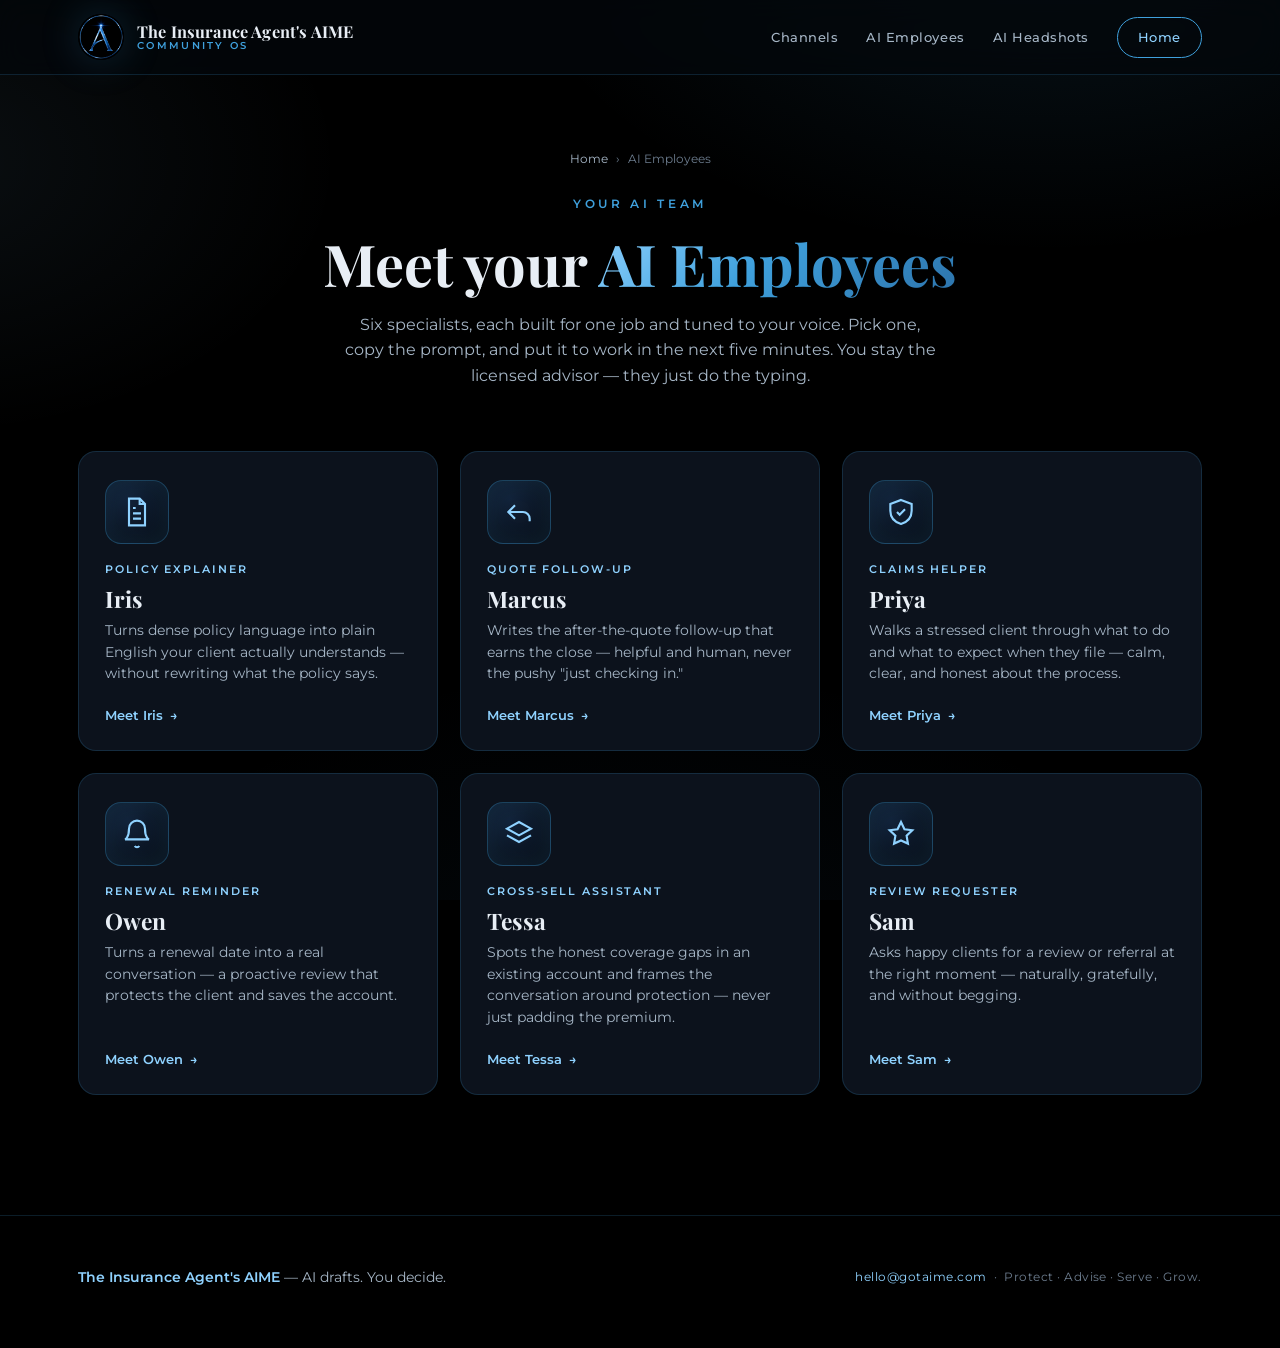
==== ai-employees.html @ 366e3d1a "The Insurance Agent's AIME — installable community PWA Chrome-blue-on-navy branded community hub (co" ====
<!DOCTYPE html>
<html lang="en">
<head>
  <meta charset="UTF-8" />
  <meta name="viewport" content="width=device-width, initial-scale=1.0, viewport-fit=cover" />
  <title>AI Employees · The Insurance Agent's AIME</title>
  <meta name="description" content="Meet your AI team — policy explainers, quote follow-ups, claims help, renewals, cross-sell and reviews. Each one comes with a real, ready-to-paste prompt built for insurance agents." />

  <!-- PWA -->
  <link rel="manifest" href="manifest.webmanifest" />
  <meta name="theme-color" content="#0A0E15" />
  <meta name="apple-mobile-web-app-capable" content="yes" />
  <meta name="apple-mobile-web-app-status-bar-style" content="black-translucent" />
  <meta name="apple-mobile-web-app-title" content="Insurance AIME" />
  <link rel="apple-touch-icon" href="assets/img/apple-touch-icon.png" />
  <link rel="icon" type="image/png" href="assets/img/favicon-48.png" />

  <link rel="preconnect" href="https://fonts.googleapis.com" />
  <link rel="preconnect" href="https://fonts.gstatic.com" crossorigin />
  <link href="https://fonts.googleapis.com/css2?family=Playfair+Display:wght@600;700;800&family=Montserrat:wght@400;500;600;700&display=swap" rel="stylesheet" />
  <link rel="stylesheet" href="assets/css/styles.css" />
</head>
<body>

  <!-- ============ HEADER ============ -->
  <header class="site-header">
    <div class="wrap">
      <a class="brand-lockup" href="index.html">
        <img class="emblem-img" src="assets/img/aime-emblem.png" alt="AIME emblem" width="46" height="46" />
        <span class="brand-names">
          <span class="b1">The Insurance Agent's AIME</span>
          <span class="b2">Community OS</span>
        </span>
      </a>
      <nav class="header-nav">
        <a href="index.html#channels">Channels</a>
        <a href="ai-employees.html">AI Employees</a>
        <a href="https://headshots.gotaime.com" target="_blank" rel="noopener">AI Headshots</a>
        <button class="install-btn" id="installBtn" hidden type="button">Install app</button>
        <a class="header-cta" href="index.html">Home</a>
      </nav>
    </div>
  </header>

  <!-- ============ PAGE HERO ============ -->
  <section class="page-hero">
    <div class="wrap">
      <div class="breadcrumb">
        <a href="index.html">Home</a> <span>&rsaquo;</span> <span>AI Employees</span>
      </div>
      <div class="eyebrow" style="margin-bottom:18px;">Your AI Team</div>
      <h1>Meet your <span class="blue-text">AI Employees</span></h1>
      <p>
        Six specialists, each built for one job and tuned to your voice. Pick one,
        copy the prompt, and put it to work in the next five minutes. You stay the
        licensed advisor — they just do the typing.
      </p>
    </div>
  </section>

  <!-- ============ GALLERY + DETAIL (hash-routed) ============ -->
  <main class="wrap">
    <div id="gallery-wrap">
      <section class="employee-grid" id="employee-gallery"><!-- cards injected by app.js --></section>
    </div>
    <section class="detail-view" id="employee-detail"><!-- injected by app.js --></section>
  </main>

  <!-- ============ FOOTER ============ -->
  <footer class="site-footer">
    <div class="wrap">
      <div class="footer-tag">
        <strong>The Insurance Agent's AIME</strong> — AI drafts. You decide.
      </div>
      <div class="footer-meta">
        <a href="mailto:hello@gotaime.com">hello@gotaime.com</a> &nbsp;·&nbsp; Protect · Advise · Serve · Grow.
      </div>
    </div>
  </footer>

  <script src="assets/js/employees.js"></script>
  <script src="assets/js/app.js"></script>
  <script src="assets/js/pwa.js"></script>
</body>
</html>
---- assets/css/styles.css ----
/* =====================================================================
   The Insurance Agent's AIME — Community OS
   Brand: CHROME BLUE on near-black NAVY (pulled from the Insurance kit:
   AIME-Insurance-Playbook + EMBLEM/WORDMARK/FAVICON/HERO_BANNER).
   Colors taken verbatim from the playbook CSS variables:
     --primary #3FA0DC  --highlight #8FD2FF  --deep #2C73AB
     --slate(--brown) #4C6E8C  --base #000  --near-base #0A0E15
     --text #E8EEF5  --muted #A6B6C6
   Fonts: Playfair Display (serif headers) + Montserrat (sans body) — parent AIME system.
   ===================================================================== */

:root {
  /* Core palette (verbatim from the Insurance kit) */
  --black:        #000000;   /* Base */
  --blue:         #3FA0DC;   /* Primary azure — the hero accent */
  --sky:          #8FD2FF;   /* Highlight glow blue — secondary */
  --deep:         #2C73AB;   /* Deep blue */
  --slate:        #4C6E8C;   /* Muted slate blue */

  /* Supporting tones */
  --near-black:   #0A0E15;   /* Near-base navy */
  --panel:        #0C121C;
  --panel-2:      #111A28;
  --hairline:     rgba(63, 160, 220, 0.18);
  --hairline-2:   rgba(63, 160, 220, 0.34);
  --text:         #E8EEF5;
  --text-muted:   #A6B6C6;
  --text-dim:     #6C7C8E;

  /* Effects */
  --blue-grad:    linear-gradient(135deg, #8FD2FF 0%, #3FA0DC 45%, #2C73AB 100%);
  --blue-grad-soft: linear-gradient(135deg, rgba(143,210,255,0.16), rgba(63,160,220,0.04));
  --glow-shadow:  0 0 40px rgba(63, 160, 220, 0.22);
  --card-shadow:  0 18px 50px rgba(0, 0, 0, 0.6);

  --serif: 'Playfair Display', Georgia, serif;
  --sans:  'Montserrat', -apple-system, BlinkMacSystemFont, 'Segoe UI', sans-serif;

  --radius:    18px;
  --radius-sm: 12px;
  --maxw:      1180px;
}

* { box-sizing: border-box; margin: 0; padding: 0; }

html { scroll-behavior: smooth; }

body {
  font-family: var(--sans);
  background: var(--black);
  color: var(--text);
  line-height: 1.6;
  -webkit-font-smoothing: antialiased;
  overflow-x: hidden;
}

/* Ambient blue glow fields layered over the navy-black */
body::before {
  content: '';
  position: fixed;
  inset: 0;
  z-index: 0;
  pointer-events: none;
  background:
    radial-gradient(900px 540px at 82% -8%, rgba(63,160,220,0.12), transparent 60%),
    radial-gradient(760px 500px at -6% 18%, rgba(143,210,255,0.07), transparent 55%),
    radial-gradient(1000px 700px at 50% 120%, rgba(44,115,171,0.08), transparent 60%);
}

img { max-width: 100%; display: block; }
a { color: inherit; text-decoration: none; }

.wrap {
  position: relative;
  z-index: 1;
  width: 100%;
  max-width: var(--maxw);
  margin: 0 auto;
  padding: 0 28px;
}

/* ---------- Typography helpers ---------- */
h1, h2, h3 { font-family: var(--serif); font-weight: 700; line-height: 1.12; }

.eyebrow {
  font-family: var(--sans);
  font-size: 0.72rem;
  letter-spacing: 0.32em;
  text-transform: uppercase;
  color: var(--blue);
  font-weight: 600;
}

.blue-text {
  background: var(--blue-grad);
  -webkit-background-clip: text;
  background-clip: text;
  -webkit-text-fill-color: transparent;
  color: var(--blue);
}

/* =====================================================================
   HEADER
   ===================================================================== */
.site-header {
  position: sticky;
  top: 0;
  z-index: 50;
  backdrop-filter: blur(14px);
  background: rgba(4, 7, 12, 0.74);
  border-bottom: 1px solid var(--hairline);
}
.site-header .wrap {
  display: flex;
  align-items: center;
  justify-content: space-between;
  height: 74px;
}
.brand-lockup { display: flex; align-items: center; gap: 13px; }

.emblem-img {
  width: 46px; height: 46px;
  border-radius: 50%;
  flex-shrink: 0;
  box-shadow: var(--glow-shadow);
}
.brand-names { display: flex; flex-direction: column; line-height: 1.1; }
.brand-names .b1 {
  font-family: var(--serif);
  font-size: 1.02rem;
  font-weight: 700;
  color: var(--text);
  letter-spacing: 0.01em;
}
.brand-names .b2 {
  font-size: 0.6rem;
  letter-spacing: 0.24em;
  text-transform: uppercase;
  color: var(--blue);
  font-weight: 600;
}

.header-nav { display: flex; align-items: center; gap: 28px; }
.header-nav a {
  font-size: 0.82rem;
  font-weight: 500;
  color: var(--text-muted);
  letter-spacing: 0.04em;
  transition: color 0.2s;
}
.header-nav a:hover { color: var(--sky); }
.header-cta {
  padding: 9px 20px;
  border-radius: 100px;
  border: 1px solid var(--blue);
  color: var(--sky) !important;
  font-weight: 600;
}
.header-cta:hover { background: var(--blue-grad); color: var(--black) !important; border-color: transparent; }

.install-btn {
  font-family: var(--sans);
  font-size: 0.8rem;
  font-weight: 600;
  letter-spacing: 0.03em;
  color: var(--black);
  background: var(--blue-grad);
  border: none;
  padding: 9px 18px;
  border-radius: 100px;
  cursor: pointer;
  transition: transform 0.2s, box-shadow 0.2s;
}
.install-btn:hover { transform: translateY(-1px); box-shadow: var(--glow-shadow); }

/* =====================================================================
   HERO (home hub) — features the cinematic kit banner
   ===================================================================== */
.hero {
  position: relative;
  padding: 70px 0 54px;
  text-align: center;
}
.hero-banner {
  width: 100%;
  max-width: 920px;
  margin: 0 auto 38px;
  border-radius: var(--radius);
  border: 1px solid var(--hairline-2);
  box-shadow: var(--card-shadow), var(--glow-shadow);
  animation: floatIn 0.9s cubic-bezier(.2,.7,.3,1) both;
}
@keyframes floatIn {
  from { opacity: 0; transform: translateY(16px) scale(0.985); }
  to   { opacity: 1; transform: translateY(0) scale(1); }
}
.hero .eyebrow { margin-bottom: 20px; }
.hero h1 {
  font-size: clamp(2.5rem, 6vw, 4.5rem);
  letter-spacing: -0.015em;
  margin-bottom: 20px;
}
.hero h1 .line2 { display: block; }
.hero p.lede {
  max-width: 660px;
  margin: 0 auto 14px;
  color: var(--text-muted);
  font-size: 1.08rem;
}
.hero .sub {
  color: var(--text-dim);
  font-size: 0.86rem;
  letter-spacing: 0.04em;
}

.hairline-divider {
  width: 100%;
  height: 1px;
  background: linear-gradient(90deg, transparent, var(--hairline-2), transparent);
  margin: 44px 0;
}

/* =====================================================================
   CHANNEL TILES
   ===================================================================== */
.section-head { text-align: center; margin-bottom: 46px; }
.section-head h2 {
  font-size: clamp(1.9rem, 3.6vw, 2.7rem);
  margin-bottom: 14px;
}
.section-head p {
  color: var(--text-muted);
  max-width: 560px;
  margin: 0 auto;
}

.channel-grid {
  display: grid;
  grid-template-columns: repeat(3, 1fr);
  gap: 22px;
  padding-bottom: 30px;
}

.channel-tile {
  position: relative;
  display: flex;
  flex-direction: column;
  justify-content: space-between;
  min-height: 232px;
  padding: 28px;
  border-radius: var(--radius);
  background: var(--panel);
  border: 1px solid var(--hairline);
  overflow: hidden;
  transition: transform 0.32s cubic-bezier(.2,.7,.3,1), border-color 0.3s, box-shadow 0.32s;
}
.channel-tile::after {
  content: '';
  position: absolute;
  inset: 0;
  background: var(--blue-grad-soft);
  opacity: 0;
  transition: opacity 0.32s;
  pointer-events: none;
}
.channel-tile:hover {
  transform: translateY(-7px);
  border-color: var(--hairline-2);
  box-shadow: var(--card-shadow), var(--glow-shadow);
}
.channel-tile:hover::after { opacity: 1; }

.channel-tile.is-live { border-color: var(--hairline-2); }
.channel-tile.is-live::before {
  content: '';
  position: absolute;
  top: 0; left: 0; right: 0;
  height: 3px;
  background: var(--blue-grad);
}

.tile-icon {
  width: 56px; height: 56px;
  border-radius: 14px;
  display: grid; place-items: center;
  background: var(--blue-grad-soft);
  border: 1px solid var(--hairline-2);
  margin-bottom: 18px;
  position: relative;
  z-index: 1;
}
.tile-icon svg { width: 28px; height: 28px; stroke: var(--sky); fill: none; stroke-width: 1.7; }

.tile-body { position: relative; z-index: 1; }
.channel-tile h3 {
  font-size: 1.5rem;
  margin-bottom: 8px;
  color: var(--text);
}
.channel-tile p {
  font-size: 0.9rem;
  color: var(--text-muted);
  line-height: 1.5;
}

.tile-foot {
  position: relative;
  z-index: 1;
  margin-top: 22px;
  display: flex;
  align-items: center;
  justify-content: space-between;
}
.tile-link {
  font-size: 0.82rem;
  font-weight: 600;
  color: var(--sky);
  letter-spacing: 0.03em;
  display: inline-flex;
  align-items: center;
  gap: 7px;
}
.tile-link .arrow { transition: transform 0.25s; }
.channel-tile:hover .tile-link .arrow { transform: translateX(4px); }

.tile-badge {
  font-size: 0.62rem;
  letter-spacing: 0.16em;
  text-transform: uppercase;
  font-weight: 600;
  padding: 4px 10px;
  border-radius: 100px;
}
.tile-badge.live   { background: var(--blue-grad); color: var(--black); }
.tile-badge.soon   { background: rgba(166,182,198,0.12); color: var(--text-dim); border: 1px solid var(--hairline); }

/* =====================================================================
   VALUE STRIP
   ===================================================================== */
.value-strip {
  display: grid;
  grid-template-columns: repeat(3, 1fr);
  gap: 1px;
  background: var(--hairline);
  border: 1px solid var(--hairline);
  border-radius: var(--radius);
  overflow: hidden;
  margin: 30px 0 80px;
}
.value-cell {
  background: var(--near-black);
  padding: 30px 26px;
  text-align: center;
}
.value-cell .num {
  font-family: var(--serif);
  font-size: 2.2rem;
  font-weight: 700;
  color: var(--sky);
  margin-bottom: 4px;
}
.value-cell .lbl {
  font-size: 0.78rem;
  letter-spacing: 0.06em;
  color: var(--text-muted);
}

/* =====================================================================
   FOOTER
   ===================================================================== */
.site-footer {
  position: relative;
  z-index: 1;
  border-top: 1px solid var(--hairline);
  padding: 50px 0 60px;
  margin-top: 30px;
}
.site-footer .wrap {
  display: flex;
  flex-wrap: wrap;
  gap: 24px;
  align-items: center;
  justify-content: space-between;
}
.footer-tag { color: var(--text-muted); font-size: 0.86rem; }
.footer-tag strong { color: var(--sky); font-weight: 600; }
.footer-meta { color: var(--text-dim); font-size: 0.78rem; letter-spacing: 0.04em; }
.footer-meta a { color: var(--sky); }

/* =====================================================================
   AI EMPLOYEES — gallery page
   ===================================================================== */
.page-hero {
  padding: 70px 0 36px;
  text-align: center;
}
.breadcrumb {
  display: inline-flex;
  align-items: center;
  gap: 8px;
  font-size: 0.78rem;
  color: var(--text-dim);
  margin-bottom: 26px;
}
.breadcrumb a { color: var(--text-muted); }
.breadcrumb a:hover { color: var(--sky); }
.page-hero h1 { font-size: clamp(2.3rem, 5vw, 3.6rem); margin-bottom: 16px; }
.page-hero p { color: var(--text-muted); max-width: 600px; margin: 0 auto; }

.employee-grid {
  display: grid;
  grid-template-columns: repeat(3, 1fr);
  gap: 22px;
  padding: 26px 0 90px;
}

.emp-card {
  position: relative;
  display: flex;
  flex-direction: column;
  padding: 28px 26px 24px;
  border-radius: var(--radius);
  background: var(--panel);
  border: 1px solid var(--hairline);
  cursor: pointer;
  overflow: hidden;
  transition: transform 0.3s cubic-bezier(.2,.7,.3,1), border-color 0.3s, box-shadow 0.3s;
}
.emp-card::after {
  content: '';
  position: absolute; inset: 0;
  background: var(--blue-grad-soft);
  opacity: 0; transition: opacity 0.3s; pointer-events: none;
}
.emp-card:hover {
  transform: translateY(-6px);
  border-color: var(--hairline-2);
  box-shadow: var(--card-shadow), var(--glow-shadow);
}
.emp-card:hover::after { opacity: 1; }

.emp-avatar {
  width: 64px; height: 64px;
  border-radius: 16px;
  display: grid; place-items: center;
  background: radial-gradient(circle at 35% 30%, #12233a, #060a11);
  border: 1px solid var(--hairline-2);
  margin-bottom: 18px;
  position: relative; z-index: 1;
  box-shadow: inset 0 0 22px rgba(63,160,220,0.14);
}
.emp-avatar svg { width: 32px; height: 32px; stroke: var(--sky); fill: none; stroke-width: 1.6; }

.emp-card .emp-role {
  position: relative; z-index: 1;
  font-size: 0.66rem;
  letter-spacing: 0.18em;
  text-transform: uppercase;
  color: var(--sky);
  font-weight: 600;
  margin-bottom: 7px;
}
.emp-card h3 {
  position: relative; z-index: 1;
  font-size: 1.42rem;
  margin-bottom: 9px;
}
.emp-card .emp-does {
  position: relative; z-index: 1;
  font-size: 0.9rem;
  color: var(--text-muted);
  line-height: 1.5;
  flex-grow: 1;
}
.emp-meet {
  position: relative; z-index: 1;
  margin-top: 20px;
  display: inline-flex;
  align-items: center;
  justify-content: space-between;
  width: 100%;
}
.emp-meet .btn-ghost {
  font-size: 0.82rem;
  font-weight: 600;
  color: var(--sky);
  display: inline-flex;
  align-items: center;
  gap: 7px;
}
.emp-meet .arrow { transition: transform 0.25s; }
.emp-card:hover .emp-meet .arrow { transform: translateX(4px); }

/* =====================================================================
   EMPLOYEE DETAIL VIEW
   ===================================================================== */
.detail-view { display: none; padding: 60px 0 90px; }
.detail-view.active { display: block; animation: fadeUp 0.4s ease; }

@keyframes fadeUp {
  from { opacity: 0; transform: translateY(16px); }
  to   { opacity: 1; transform: translateY(0); }
}

.back-link {
  display: inline-flex;
  align-items: center;
  gap: 9px;
  font-size: 0.82rem;
  font-weight: 600;
  color: var(--text-muted);
  margin-bottom: 34px;
  transition: color 0.2s, gap 0.2s;
}
.back-link:hover { color: var(--sky); gap: 13px; }

.detail-head {
  display: flex;
  align-items: flex-start;
  gap: 26px;
  margin-bottom: 38px;
  flex-wrap: wrap;
}
.detail-avatar {
  width: 92px; height: 92px;
  border-radius: 22px;
  display: grid; place-items: center;
  background: radial-gradient(circle at 35% 30%, #14283f, #060a11);
  border: 1.5px solid var(--blue);
  box-shadow: var(--glow-shadow);
  flex-shrink: 0;
}
.detail-avatar svg { width: 46px; height: 46px; stroke: var(--sky); fill: none; stroke-width: 1.5; }

.detail-titles { flex: 1; min-width: 260px; }
.detail-titles .emp-role {
  font-size: 0.7rem;
  letter-spacing: 0.2em;
  text-transform: uppercase;
  color: var(--sky);
  font-weight: 600;
  margin-bottom: 8px;
}
.detail-titles h1 { font-size: clamp(2rem, 4.4vw, 3rem); margin-bottom: 12px; }
.detail-titles .tagline { color: var(--text-muted); font-size: 1.04rem; max-width: 620px; }

.detail-grid {
  display: grid;
  grid-template-columns: 1.55fr 1fr;
  gap: 30px;
  align-items: start;
}

.detail-panel {
  background: var(--panel);
  border: 1px solid var(--hairline);
  border-radius: var(--radius);
  padding: 30px 30px 32px;
}
.detail-panel h4 {
  font-family: var(--sans);
  font-size: 0.74rem;
  letter-spacing: 0.18em;
  text-transform: uppercase;
  color: var(--sky);
  font-weight: 600;
  margin-bottom: 18px;
  display: flex; align-items: center; gap: 10px;
}
.detail-panel h4::before {
  content: '';
  width: 22px; height: 2px;
  background: var(--blue-grad);
  display: inline-block;
}

.detail-panel ul { list-style: none; }
.detail-panel li {
  position: relative;
  padding-left: 26px;
  margin-bottom: 13px;
  color: var(--text-muted);
  font-size: 0.93rem;
  line-height: 1.55;
}
.detail-panel li::before {
  content: '';
  position: absolute;
  left: 4px; top: 9px;
  width: 7px; height: 7px;
  border-radius: 50%;
  background: var(--blue-grad);
}

/* Prompt box */
.prompt-box {
  position: relative;
  background: var(--black);
  border: 1px solid var(--hairline-2);
  border-radius: var(--radius-sm);
  padding: 30px 24px 24px;
  margin-top: 6px;
}
.prompt-label {
  position: absolute;
  top: -11px; left: 20px;
  background: var(--blue-grad);
  color: var(--black);
  font-size: 0.64rem;
  letter-spacing: 0.16em;
  text-transform: uppercase;
  font-weight: 700;
  padding: 4px 13px;
  border-radius: 100px;
}
.copy-button {
  position: absolute;
  top: 14px; right: 14px;
  background: transparent;
  border: 1px solid var(--hairline-2);
  color: var(--sky);
  font-family: var(--sans);
  font-size: 0.72rem;
  font-weight: 600;
  letter-spacing: 0.04em;
  padding: 7px 14px;
  border-radius: 100px;
  cursor: pointer;
  transition: all 0.2s;
}
.copy-button:hover { background: var(--blue-grad); color: var(--black); border-color: transparent; }
.copy-button.copied { background: var(--blue-grad); color: var(--black); border-color: transparent; }

.prompt-text {
  font-family: 'SFMono-Regular', ui-monospace, 'Cascadia Code', Consolas, monospace;
  font-size: 0.84rem;
  line-height: 1.7;
  color: var(--text);
  white-space: pre-wrap;
  word-wrap: break-word;
  margin-top: 12px;
}

.detail-side .detail-panel + .detail-panel { margin-top: 22px; }

.fid-note {
  margin-top: 22px;
  background: var(--blue-grad-soft);
  border: 1px solid var(--hairline-2);
  border-radius: var(--radius-sm);
  padding: 20px 22px;
}
.fid-note .t {
  font-family: var(--serif);
  font-size: 1.02rem;
  color: var(--sky);
  margin-bottom: 6px;
}
.fid-note p { font-size: 0.86rem; color: var(--text-muted); }

.tag-row { display: flex; flex-wrap: wrap; gap: 9px; }
.chip {
  font-size: 0.72rem;
  color: var(--sky);
  border: 1px solid var(--hairline);
  background: rgba(143,210,255,0.05);
  padding: 6px 13px;
  border-radius: 100px;
}

/* =====================================================================
   RESPONSIVE
   ===================================================================== */
@media (max-width: 940px) {
  .channel-grid, .employee-grid { grid-template-columns: repeat(2, 1fr); }
  .detail-grid { grid-template-columns: 1fr; }
  .value-strip { grid-template-columns: 1fr; }
}
@media (max-width: 620px) {
  .wrap { padding: 0 18px; }
  .header-nav { gap: 14px; }
  .header-nav a:not(.header-cta) { display: none; }
  .channel-grid, .employee-grid { grid-template-columns: 1fr; }
  .hero { padding: 54px 0 36px; }
  .detail-head { gap: 18px; }
  .detail-avatar { width: 72px; height: 72px; }
}
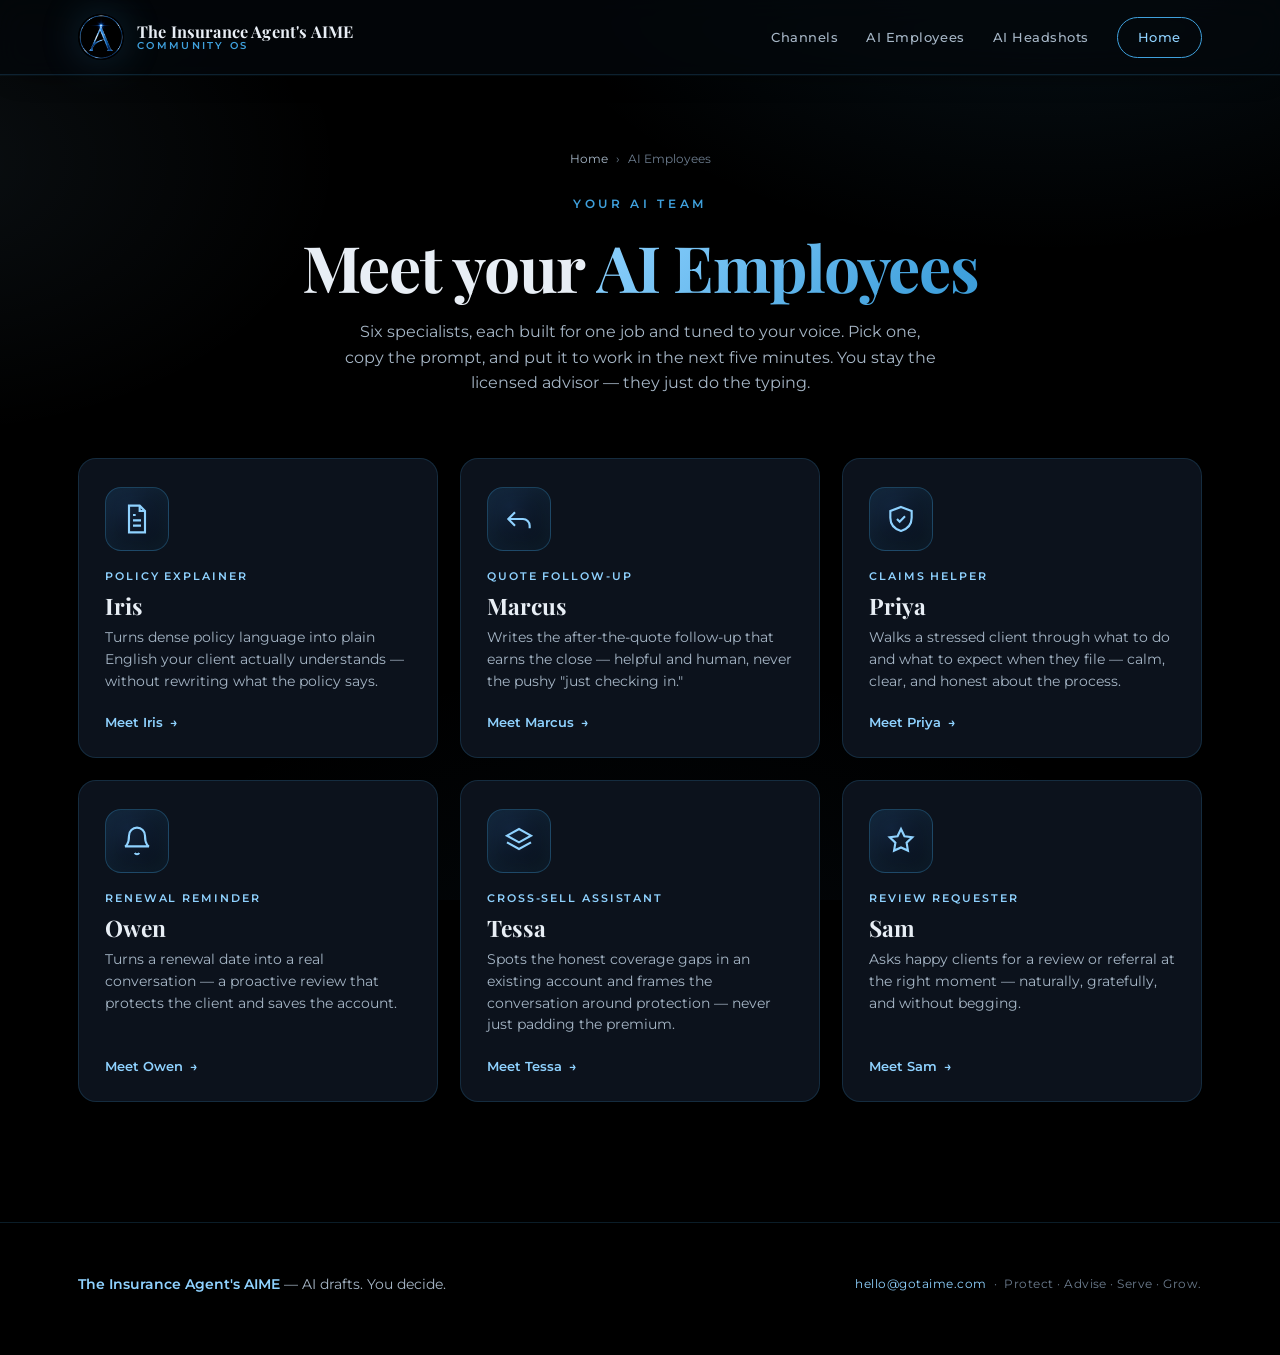
==== commit 94ce49e7: "Add premium flair: hero glow + grid, metallic shimmer, scroll reveals, glow buttons - Layered radial" ====
--- a/ai-employees.html
+++ b/ai-employees.html
@@ -81,5 +81,6 @@
   <script src="assets/js/employees.js"></script>
   <script src="assets/js/app.js"></script>
   <script src="assets/js/pwa.js"></script>
+  <script src="assets/js/flair.js"></script>
 </body>
 </html>
--- a/assets/css/styles.css
+++ b/assets/css/styles.css
@@ -685,3 +685,107 @@
   .detail-head { gap: 18px; }
   .detail-avatar { width: 72px; height: 72px; }
 }
+
+/* =====================================================================
+   FLAIR — premium real-website polish (chrome blue on black, clean)
+   ===================================================================== */
+
+/* Metallic shimmer sweep across accent text */
+.blue-text {
+  background-size: 220% auto;
+  animation: shimmerText 7s linear infinite;
+}
+@keyframes shimmerText { to { background-position: 220% center; } }
+
+/* Cinematic sheen passing over the hero banner */
+.hero-banner { position: relative; isolation: isolate; }
+.hero-banner::after {
+  content: '';
+  position: absolute; inset: 0; border-radius: var(--radius);
+  background: linear-gradient(115deg, transparent 32%, rgba(143,210,255,0.32) 48%, transparent 64%);
+  mix-blend-mode: screen;
+  transform: translateX(-120%);
+  animation: sheen 7s ease-in-out 1.4s infinite;
+  pointer-events: none;
+}
+@keyframes sheen {
+  0%, 16% { transform: translateX(-120%); }
+  32%, 100% { transform: translateX(120%); }
+}
+
+/* Richer hero: layered glow + faint brand grid texture behind the headline */
+.hero { isolation: isolate; }
+.hero::before {
+  content: '';
+  position: absolute; left: 0; right: 0; top: -8%;
+  height: 620px; z-index: -1; pointer-events: none;
+  background:
+    radial-gradient(660px 340px at 50% 22%, rgba(63,160,220,0.20), transparent 70%),
+    radial-gradient(980px 460px at 50% 2%, rgba(143,210,255,0.08), transparent 72%);
+}
+.hero::after {
+  content: '';
+  position: absolute; inset: 0; z-index: -1; pointer-events: none; opacity: 0.55;
+  background-image:
+    linear-gradient(rgba(63,160,220,0.06) 1px, transparent 1px),
+    linear-gradient(90deg, rgba(63,160,220,0.06) 1px, transparent 1px);
+  background-size: 48px 48px;
+  -webkit-mask-image: radial-gradient(circle at 50% 30%, #000 0%, transparent 60%);
+          mask-image: radial-gradient(circle at 50% 30%, #000 0%, transparent 60%);
+}
+
+/* More dramatic hero type */
+.hero h1 { font-size: clamp(2.7rem, 6.6vw, 5rem); letter-spacing: -0.02em; }
+.page-hero h1 { font-size: clamp(2.5rem, 5.4vw, 4rem); letter-spacing: -0.02em; }
+
+/* Tiles & cards: gradient top accent on hover + deeper brand glow */
+.channel-tile, .emp-card { transition: transform 0.34s cubic-bezier(.2,.7,.3,1), border-color 0.3s, box-shadow 0.34s; }
+.channel-tile:hover, .emp-card:hover {
+  box-shadow: var(--card-shadow), 0 0 36px rgba(63,160,220,0.26);
+}
+.channel-tile:not(.is-live)::after,
+.emp-card::after { z-index: 0; }
+.channel-tile:not(.is-live) { position: relative; }
+.channel-tile:not(.is-live)::before,
+.emp-card::before {
+  content: '';
+  position: absolute; top: 0; left: 0; right: 0; height: 2px;
+  background: var(--blue-grad);
+  transform: scaleX(0); transform-origin: left;
+  transition: transform 0.4s cubic-bezier(.2,.7,.3,1);
+  z-index: 2;
+}
+.channel-tile:not(.is-live):hover::before,
+.emp-card:hover::before { transform: scaleX(1); }
+
+/* Glowing brand buttons */
+.header-cta { transition: background 0.25s, color 0.25s, box-shadow 0.25s, transform 0.2s; }
+.header-cta:hover { box-shadow: 0 0 28px rgba(63,160,220,0.45); transform: translateY(-1px); }
+.copy-button:hover { box-shadow: 0 0 22px rgba(63,160,220,0.45); }
+.install-btn:hover { box-shadow: 0 0 26px rgba(63,160,220,0.45); }
+
+/* Divider with a soft brand glow + center node */
+.hairline-divider { position: relative; box-shadow: 0 0 16px rgba(63,160,220,0.26); }
+.hairline-divider::after {
+  content: ''; position: absolute; top: 50%; left: 50%;
+  width: 6px; height: 6px; border-radius: 50%;
+  transform: translate(-50%, -50%);
+  background: var(--blue-grad); box-shadow: 0 0 14px rgba(63,160,220,0.7);
+}
+
+/* Refined sticky-nav glass */
+.site-header { box-shadow: 0 1px 0 rgba(63,160,220,0.06), 0 10px 30px -18px rgba(0,0,0,0.9); }
+
+/* Scroll-reveal entrance (added by flair.js; gracefully off without JS) */
+.flair-on .reveal {
+  opacity: 0; transform: translateY(22px);
+  transition: opacity 0.6s ease, transform 0.7s cubic-bezier(.2,.7,.3,1);
+  will-change: opacity, transform;
+}
+.flair-on .reveal.in { opacity: 1; transform: none; }
+
+@media (prefers-reduced-motion: reduce) {
+  .blue-text, .hero-banner::after { animation: none; }
+  .hero-banner::after { display: none; }
+  .flair-on .reveal { opacity: 1; transform: none; transition: none; }
+}
